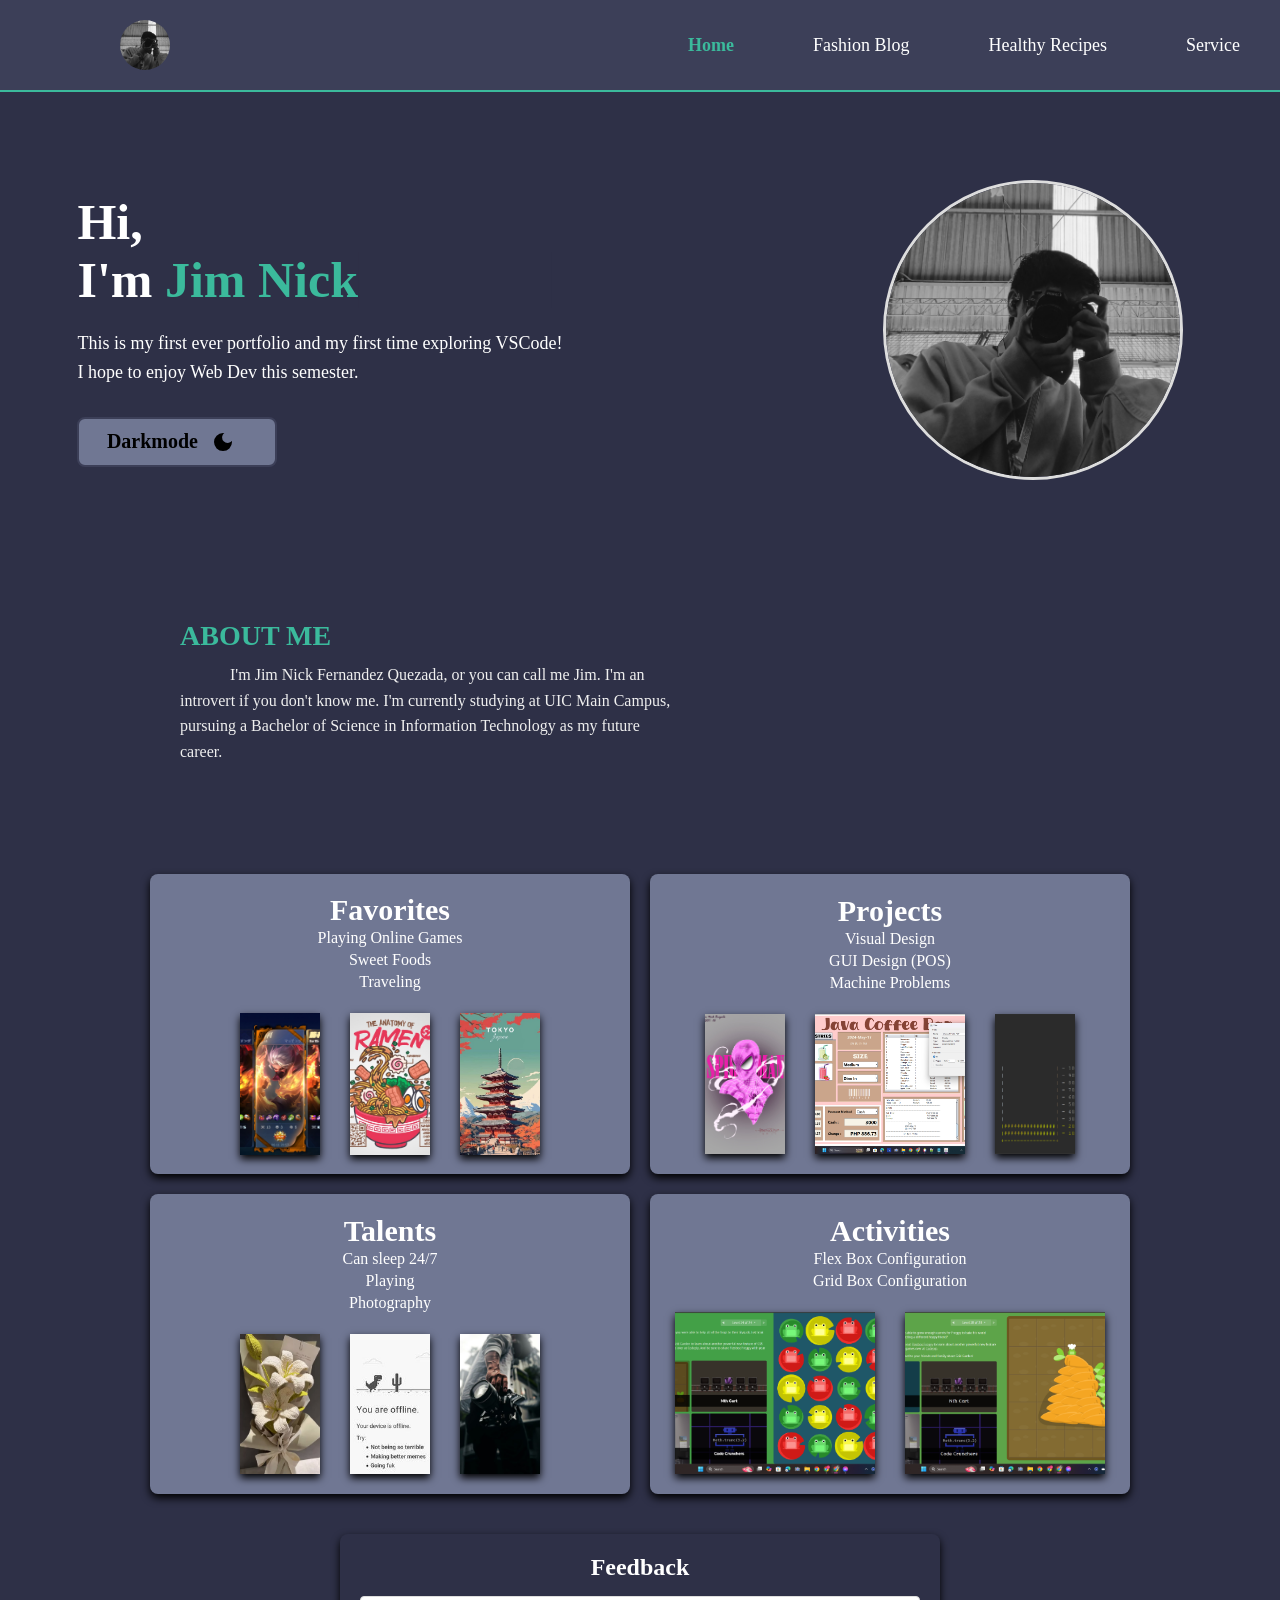
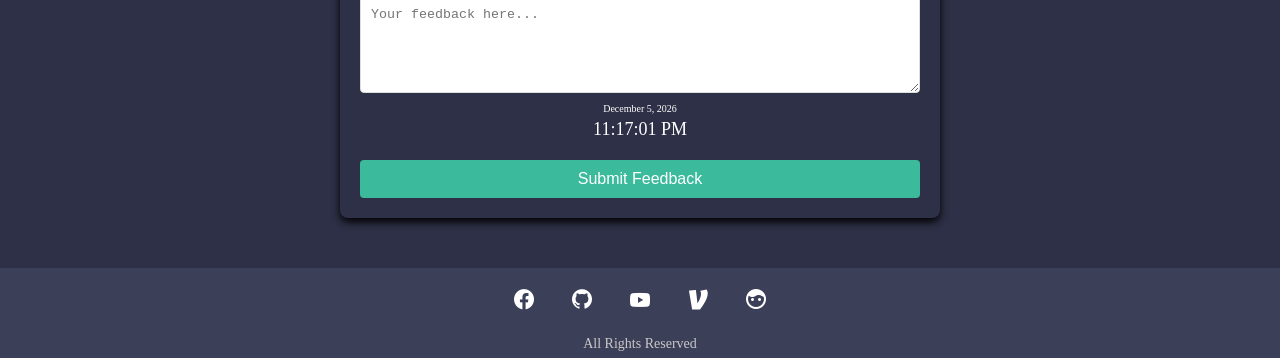
==== index.html @ 56eb4cfd "Add files via upload" ====
<!DOCTYPE html>
<html lang="en">
<head>
    <meta charset="UTF-8">
    <meta http-equiv="X-UA-Compatible" content="IE=edge">
    <meta name="viewport" content="width=device-width, initial-scale=1.0">
    <title>QuezadaPortfolio</title>
    <link rel="stylesheet" href="style.css">
    <link href='https://unpkg.com/boxicons@2.1.1/css/boxicons.min.css' rel='stylesheet'>

</head>
<body>
    
    <header class="header">
        <div class="header-container">
            <div class="logi-icon-container">
                <a href="#" class="logo"> </a>
                <img src="Assests\profile.jpg" alt="" class="logo-icon">
            </div>
            <div class="navbar2">
                <nav class="navbar1">    
                    <a href="#" class="active">Home</a>
                    <a href="anotherLinks/FashionB.html" target="_blank">Fashion Blog</a>
                    <a href="anotherLinks/healthyRecipes.html" target="_blank">Healthy Recipes</a>
                    <a href="#">Service</a>
                </nav>
            </div>
            
        </div>
    </header>

    <section class="section-container">
        <div class="content-container">
            <div class="content1-container">
                <div class="name-container">
                    <h1>Hi,</h1>
                    <h1 class="h1">I'm <span>Jim Nick</span></h1>
                    <p>
                        This is my first ever portfolio and my
                        first time exploring VSCode! <br>
                        I hope to enjoy Web Dev this semester.
                    </p>
                </div>
                
                <div class="lightmode" id="learnMore">
                    <a href="#">
                        
                    Darkmode
                    <button id="mode-container">
                        <svg xmlns="http://www.w3.org/2000/svg" height="24px" viewBox="0 -960 960 960" width="24px" alt="Dark Mode Image" class="darkmode-img" fill="#e8eaed">
                            <path d="M480-120q-150 0-255-105T120-480q0-150 105-255t255-105q14 0 27.5 1t26.5 3q-41 29-65.5 75.5T444-660q0 90 63 153t153 63q55 0 101-24.5t75-65.5q2 13 3 26.5t1 27.5q0 150-105 255T480-120Z"/>
                        </svg>
                        <svg xmlns="http://www.w3.org/2000/svg" height="24px" viewBox="0 -960 960 960" width="24px" fill="#e8eaed" alt="Light Mode Image" class="lightmode-img">
                            <path d="M480-280q-83 0-141.5-58.5T280-480q0-83 58.5-141.5T480-680q83 0 141.5 58.5T680-480q0 83-58.5 141.5T480-280ZM200-440H40v-80h160v80Zm720 0H760v-80h160v80ZM440-760v-160h80v160h-80Zm0 720v-160h80v160h-80ZM256-650l-101-97 57-59 96 100-52 56Zm492 496-97-101 53-55 101 97-57 59Zm-98-550 97-101 59 57-100 96-56-52ZM154-212l101-97 55 53-97 101-59-57Z"/>
                        </svg>
                    </button>
                    </a>
                </div>
            </div>
            <div class="profile">
                <img src="Assests\profile.jpg" alt="">
            </div>
        </div>
    </section>

    <article class="section1">
        <div class="aboutMe">
            <div class="aboutMeContent">
                <div class="aboutMeHeader">
                    ABOUT ME
                </div>
                <div class="aboutMeBody">
                    I'm Jim Nick Fernandez Quezada, or you can call me Jim. 
                    I'm an introvert if you don't know me. 
                    I'm currently studying at UIC Main Campus, pursuing a 
                    Bachelor of Science in Information Technology as my future career.
                </div>
            </div>

            <div class="music-container">
                <iframe style="border-radius:12px" src="https://open.spotify.com/embed/track/12ZYXSzFJUSrFyO1u3Ylqx?utm_source=generator" width="100%" height="152" frameBorder="0" allowfullscreen="" allow="autoplay; clipboard-write; encrypted-media; fullscreen; picture-in-picture" loading="lazy"></iframe>
            </div>
        </div>
    </article>    

    <article class="article-body-container">
        <div class="containt-container">
            <div class="box1-2">
                <div class="favourites" id="favorites">
                    <h2>Favorites</h2>
                        <p>
                            Playing Online Games<br>
                            Sweet Foods<br>
                            Traveling<br>
                        </p>
                    <div class="favorite-container">
                        <img src="Assests\onlinegame.jpg" alt="Favorites Image" class="game-image">
                        <img src="Assests\sweetfood.jpg" alt="Favorites Image" class="food-image">
                        <img src="Assests\traveling.png" alt="Favorites Image" class="travel-image">
    
                    </div>
                    
                </div>
    
                    <div class="project" id="projects"> 
                        <h2>Projects</h2>
                        <p>
                            Visual Design<br>
                            GUI Design (POS)<br>
                            Machine Problems
                        </p>
    
                            <div class="project-container">
                                <img src="Assests\pinkspider.jpg" alt="Spider Image" class="game-image">
                                <img src="Assests\GUI.png" alt="Cafe Image" id="cafe-image">
                                <img src="Assests\java.png" alt="Programming Image" class="travel-image">
                            </div>
                    </div>
    
            </div>

            <div class="box3-4">
                <div class="talent" id="talents">
                    <h2>Talents</h2>
                    <p>
                        Can sleep 24/7 <br>
                        Playing <br>
                        Photography
                    </p>

                    <div class="talent-container">
                        <img src="Assests\lazy.jpg" alt="Favorites Image" class="game-image">
                        <img src="Assests\play.jpg" alt="Favorites Image" class="food-image">
                        <img src="Assests\camera.jpg" alt="Favorites Image" class="travel-image">
                    </div>
                </div>
    
                <div class="activity" id="activities">
                    <h2>Activities</h2>
                    <p>
                        Flex Box Configuration <br>
                        Grid Box Configuration 
                    </p>
    
                    <div class="activity-container">
                        <img src="Assests\flexbox.png" alt="Flexbox Image" id="gridbox-img">
                        <img src="Assests\gridbox.png" alt="Gridbox Image" id="gridbox-img">
                    </div>
                </div>

            </div>
        </div>
    </article>

    

    <div class="feedback-container">
        <h2>Feedback</h2>
        <form action="#" method="post">
            <textarea name="feedback" rows="5" placeholder="Your feedback here..."></textarea>
            <div class="date-container">
                <div id="date"></div>
                <div id="clock"></div>
            </div>
            <button type="submit">Submit Feedback</button>
        </form>
    </div>

    <footer class="footer">
        <a href="https://www.facebook.com/jimmaynahze" class="facebook" target="_blank" alt="Facebook Icon"><i class='bx bxl-facebook-circle' ></i></a>
        <a href="https://github.com/JNQuez27/JNQuez27.github.io" class="github" target="_blank" alt="Github Icon"><i class='bx bxl-github' ></i></i></a>
        <a href="https://www.youtube.com/@jimnickquezada1784" class="youtube" target="_blank" alt="Youtube Icon"><i class='bx bxl-youtube' ></i></a>
        <a href="OliviaWoodrufPortfolio/oliviaVlog.html" class="olivia" target="_blank" alt="Vlog"><i class='bx bxl-venmo'></i></i></a>
        <a href="https://jnquez27.github.io/WD_Quezada.html" class="portfolio" target="_blank" alt="Youtube Icon"><i class='bx bxs-face' ></i></a>
        <p>All Rights Reserved</p>
    </footer>

    <script src="script.js"></script>
</body>
</html>
---- style.css ----
:root {
    --color-bg-primary: rgb(46, 48, 71);
    --color-bg-header-footer: rgb(60, 63, 88);
    --color-bg-secondary: rgb(112, 119, 147);
    --color-text-primary: white;
    --color-text-secondary: rgb(59, 186, 156);
    --color-border: #ddd;
    --color-text-muted: #efefef;
    --color-text-footer: rgb(200, 200, 200);
    --color-black: black;
    --color-facebook-hover: rgb(24, 119, 242);
    --color-youtube-hover: rgb(255, 0, 0);
    --color-portfolio-hover: rgb(255, 0, 195);
    --color-olivia-hover: #BF40BF;
}

.lightmode-img {
        --color-bg-primary: #ffffff; /* Lighter version of rgb(46, 48, 71) */
        --color-bg-header-footer: #f0f0f0; /* Lighter version of rgb(60, 63, 88) */
        --color-bg-secondary: rgb(153, 159, 173); /* Lighter version of rgb(112, 119, 147) */
        --color-text-primary: #333333; /* Slightly transparent white */
        --color-text-secondary: #5ae2bc; /* Lighter version of rgb(59, 186, 156) */
        --color-border: #5ae2bc; /* Lighter border */
        --color-text-muted: #333333; /* Lighter version of #efefef */
        --color-text-footer: #333333; /* Lighter version of rgb(200, 200, 200) */
        --color-black: #323232; /* Lighter version of black */
        --color-facebook-hover: rgb(100, 155, 255); /* Lighter version of rgb(24, 119, 242) */
        --color-youtube-hover: rgb(255, 100, 100); /* Lighter version of rgb(255, 0, 0) */
        --color-github-hover-light: rgb(1, 179, 66);
        --color-portfolio-hover: rgb(255, 100, 230); /* Lighter version of rgb(255, 0, 195) */
        --color-olivia-hover: rgb(255, 100, 255); /* Lighter version of #BF40BF */
}

* {
    margin: 0;
    padding: 0;
    box-sizing: border-box;
}

body {
    background-color: var(--color-bg-primary);
    color: var(--color-text-primary);
    max-width: 1500px;
    max-height: 80px;
    min-width: 430px;
    min-height: 30px;
    display: flex;
            justify-content: center;
            align-items: center;
            flex-direction: column;
    max-height: 2000px;
}

header {
    position: fixed;
    top: 0;
    left: 0;
    width: 100%;
    display: flex;
    z-index: 100;
    overflow: hidden;
    border-bottom: 
        2px solid var(--color-text-secondary);
}

header .header-container {
    padding: 20px;
    background-color: var(--color-bg-header-footer);
    display: flex;
    align-items: center;
    justify-content: space-between;
    transition:    
        background-color 0.3s ease;
    width: 100%;
    min-height: 80px;
}

.logi-icon-container {
    margin-left: 100px;
}

.logo-icon {
    display: flex;
    width: 50px;
    height: 50px;
    border-radius: 50%;
    margin: 0;
}

.navbar2 {
    display: flex;
}

.navbar1 a {
    flex: 0 0 auto;
    font-size: 18px;
    color: var(--color-text-primary);
    text-decoration: none;
    font-weight: 500;
    margin-left: 35px;
    padding: 10px 20px;
    transition: 
        background-color 0.3s ease,
        color 0.3s ease;
    border-radius: 10px;
}

.navbar1 a:hover {
    color: var(--color-text-secondary);
    background-color: var(--color-bg-primary);
}

.navbar1 a.active {
    font-weight: bold;
    color: var(--color-text-secondary);
}

section {
    display: flex;
    justify-content: center;
    align-items: center;
    width: 100%;
    height: 500px; 
    box-sizing: border-box;
    margin-top: 80px;
}

.content-container {
    display: flex;
    height: 80%;
    max-width: 1500px;
    text-align: left;
    gap: 300px;
}

.content1-container {
    display: flex;
    justify-content: center; 
    align-items: left; 
    flex-direction: column;
    width: 100%; 
}

.content1-container h1{
    font-size: 50px;
}

.h1 {
    margin-bottom: 20px;
}

span {
    color: var(--color-text-secondary);
    position: relative;
}

span::before {
    content: '';
    position: absolute;
    top: 0;
    right: 0;
    width: 100%; 
    height: 100%;
    background: var(--color-bg-primary);
    animation: showRight 1s ease forwards;
    animation-delay: 0.4s;
}

.content1-container p {
    font-size: 18px;
    margin-bottom: 30px;
    line-height: 1.6; 
}

.profile {
    display: flex;
    justify-content: center; 
    align-items: center; 
    margin: 80px 20px;
    width: 50%;
}

.profile img {
    width: 300px; 
    height: auto;
    border-radius: 50%; 
    border: 3px solid var(--color-border); 
}

#learnMore {
    display: flex;
    width: 345px;
    height: 50px;
}

#learnMore a {
    position: relative;
    display: inline-flex;
    justify-content: center;
    align-items: center;
    width: 200px;
    height: 100%;
    background: var(--color-bg-secondary);
    border: 2px solid var(--color-bg-header-footer);
    border-radius: 8px;
    font-size: 20px;
    color: var(--color-black);
    text-decoration: none;
    font-weight: 600;
    z-index: 1;
    overflow: hidden;
}

#learnMore a:hover {
    border-color: var(--color-text-primary);
}

#learnMore a::before {
    content: '';
    position: absolute;
    top: 0;
    left: 0;
    width: 0;
    height: 100%;
    background: var(--color-text-secondary);
    transition: 0.5s;
    z-index: -1;
}

#learnMore a:hover::before {
    width: 100%;
}


#mode-container {
    height: 50px;
    width: 50px;
    padding: 0;
    border-radius: 50%;
    background-color: transparent;
    display: flex;
    justify-content: center;
    align-items: center;
    border: none;
    cursor: pointer;
}

#mode-container svg {
    fill: var(--color-black);
}

#mode-container svg:last-child {
    display: none;
}

.lightmode-img #mode-container svg:first-child {
    display: none;
}

.lightmode-img #mode-container svg:last-child {
    display: block;
}

article {
    display: flex;
    justify-content: center;
    align-items: center;
    gap: 20px;
    max-width: 1000px;
    min-width: 500px;
}

article .section1 {
    display: flex;
    flex-direction: column; 
    width: 100%;
    padding: 20px;
}

.section1 .aboutMe {
    display: flex;
    justify-content: space-around;
    gap: 20px;
    padding: 20px;
    width: 100%;
    margin-bottom: 50px;
}

.aboutMeContent {
    display: flex;
    flex-direction: column;
    width: 100%;
    padding: 20px;
}

.music-container {
    width: 80%;
    margin-top: 20px;
}

.aboutMeHeader {
    font-size: 28px; 
    font-weight: bold;
    text-align: left;
    margin-bottom: 10px;
    color: var(--color-text-secondary);
}

.aboutMeBody {
    font-size: 16px;
    line-height: 1.6; 
    text-align: left;
    color: var(--color-text-muted); 
    text-indent: 50px;
}

.article-body-container {
    display: flex;
    width: 100%;
    padding: 20px;
}

.box1-2, 
.box3-4 {
    display: flex;
    justify-content: space-between;
    gap: 20px;
    margin-bottom: 20px;
    width: 100%;
}

.favourites, 
.project, 
.talent,
.activity {
    display: flex;
    flex-direction: column;
    align-items: center;
    justify-content: center;
    text-align: center;
    background-color: var(--color-bg-secondary);
    box-shadow: 0 4px 8px var(--color-black, 0.3);
    padding: 20px;
    border-radius: 8px;
    transition: background-color 0.3s ease;
    width: 480px;
    height: 300px;
}

.favourites:hover, 
.project:hover, 
.talent:hover,
.activity:hover {
    background-color: var(--color-text-secondary);
}

.favourites h2, 
.project h2, 
.talent h2,
.activity h2 {
    font-size: 30px;
    color: var(--color-text-primary);
}

.favourites p, 
.project p, 
.talent p,
.activity p {
    color: var(--color-text-primary);
    line-height: 22px;
    margin-bottom: 20px;
}

.favorite-container, 
.project-container, 
.talent-container,
.activity-container {
    display: flex;
    justify-content: center;
    gap: 30px;
    height: 200px;
}

.favorite-container img, 
.project-container img, 
.talent-container img,
.activity-container img {
    width: 80px;
    height: auto;
    object-fit: cover;
    transition: transform 0.5s ease;
    box-shadow: 0 4px 8px var(--color-black, 0.3);
}

#cafe-image {
    width: 150px;
}

#gridbox-img {
    width: 200px;
}

.favorite-container img:hover, 
.project-container img:hover, 
.talent-container img:hover, 
.activity-container img:hover {
    transform: rotate(3deg);
    box-shadow: 0 8px 16px var(--color-black, 0.5);
}

.feedback-container {
    display: flex;
    flex-direction: column;
    align-items: center;
    justify-content: center;
    padding: 20px;
    width: 600px;
    border-radius: 8px;
    box-shadow: 0 4px 8px var(--color-black, 0.2);  
    margin-bottom: 50px;
}

.feedback-container h2 {
    margin-bottom: 15px;
}

.feedback-container form {
    display: flex;
    flex-direction: column;
    width: 100%;
}

.feedback-container textarea {
    width: 100%;
    padding: 10px;
    border-radius: 4px;
    border: 1px solid var(--color-border);
    margin-bottom: 10px;
    resize: vertical;
}

.feedback-container button {
    padding: 10px 20px;
    border: none;
    border-radius: 4px;
    background-color: var(--color-text-secondary);
    color: var(--color-text-primary);
    cursor: pointer;
    font-size: 16px;
}

.date-container {
    text-align: center;
}

#date {
    font-size: 10px;
}

#clock {
    font-size: 18px;
    margin: 5px 0 20px; 
}

.footer {
    background-color: var(--color-bg-header-footer);
    padding: 20px;
    text-align: center;
    color: var(--color-text-primary);
    width: 100%;
    height: 90px;
}

.footer a {
    text-decoration: none;
    font-size: 24px; 
    margin: 0 15px;
    transition: color 0.3s ease;
}

.footer a i {
    color: var(--color-text-primary);
}

.footer a.facebook:hover i {
    color: var(--color-facebook-hover);
}

.footer a.github:hover i {
    color: var(--color-github-hover-light);
}

.footer a.youtube:hover i {
    color: var(--color-youtube-hover);
}

.footer a.portfolio:hover i {
    color: var(--color-portfolio-hover);
}

.footer a.olivia:hover i {
    color: var(--color-olivia-hover); 
}

.footer p {
    margin-top: 20px;
    font-size: 14px;
    color: var(--color-text-footer);
}

@keyframes showRight {
    from {
        transform: translateX(0); 
    }
    to {
        transform: translateX(100%); 
    }
}

@keyframes moveIn {
    from {
        transform: translateY(10px);
        opacity: 0;
    }
    to {
        transform: translateY(0);
        opacity: 1;
    }
}

@keyframes moveOut {
    from {
        transform: translateY(0);
        opacity: 1;
    }
    to {
        transform: translateY(10px);
        opacity: 0;
    }
}



@media only screen and (max-width: 430px) {
    body {
        width: 430px;
        height: auto;
    }
    
    
    header {
        display: flex;
        flex-wrap: wrap;
        justify-content: space-between;
        width: 100%;
        height: 90px;
    }
    
    header .logi-icon-container {
        margin: 0;
    }
    .logo-icon {
        width: 50px;
        height: 50px;
    }
    
    .navbar1 a{
        font-size: 12px;
        width: 100%;
        
    }
    
    .navbar2 {
        display: flex;
    }

    section.section-container {
        display: flex;
        width: 430px;
        height: auto;
    }

    .content-container {
        display: flex;
        gap: 10px;
        width: 100%;
        height: 100%;
    }

    .content1-container h1 {
        font-size: 30px;
    }

    .content1-container p {
        font-size: 12px;
        line-height: 1.6; 
    }

    .profile img {
        width: 200px;
        height: 200px;
    }
    
    .article-body-container {
        display: flex;
        flex-direction: column;
    }
        
    .article-body-container {
            display: flex;
            width: 100%;
            height: auto;
            flex-direction: column;
            padding: 10px;
        }
    
        .box1-2, 
        .box3-4 {
            flex-direction: column;
            gap: 10px;
            margin-bottom: 10px;
        }
    
        .favourites, 
        .project, 
        .talent, 
        .activity {
            height: auto;
            padding: 15px;
        }

        #favorites {
            margin-top: 300px;
        }

        .favorite-container, 
        .project-container, 
        .talent-container, 
        .activity-container {
            gap: 15px;
            height: auto;
        }
    
        .favorite-container img, 
        .project-container img, 
        .talent-container img, 
        .activity-container img {
            width: 60px;
            height: auto;
        }
    
        #cafe-image {
            width: 100px;
        }
    
        #gridbox-img {
            width: 130px;
        }
    
        .feedback-container {
            width: 300px;
            padding: 10px;
            top: 100px;
        }
    
        .feedback-container h2 {
            font-size: 24px;
        }
    
        .feedback-container textarea {
            width: 100%;
            font-size: 14px;
        }
    
        .date-container {
            display: flex;
            flex-direction: column;
            gap: 5px;
            margin-top: 10px;
        }
    
        #date, #clock {
            font-size: 12px;
        }
    
        .feedback-container button {
            width: 100%;
            padding: 10px;
            font-size: 16px;
        }

}
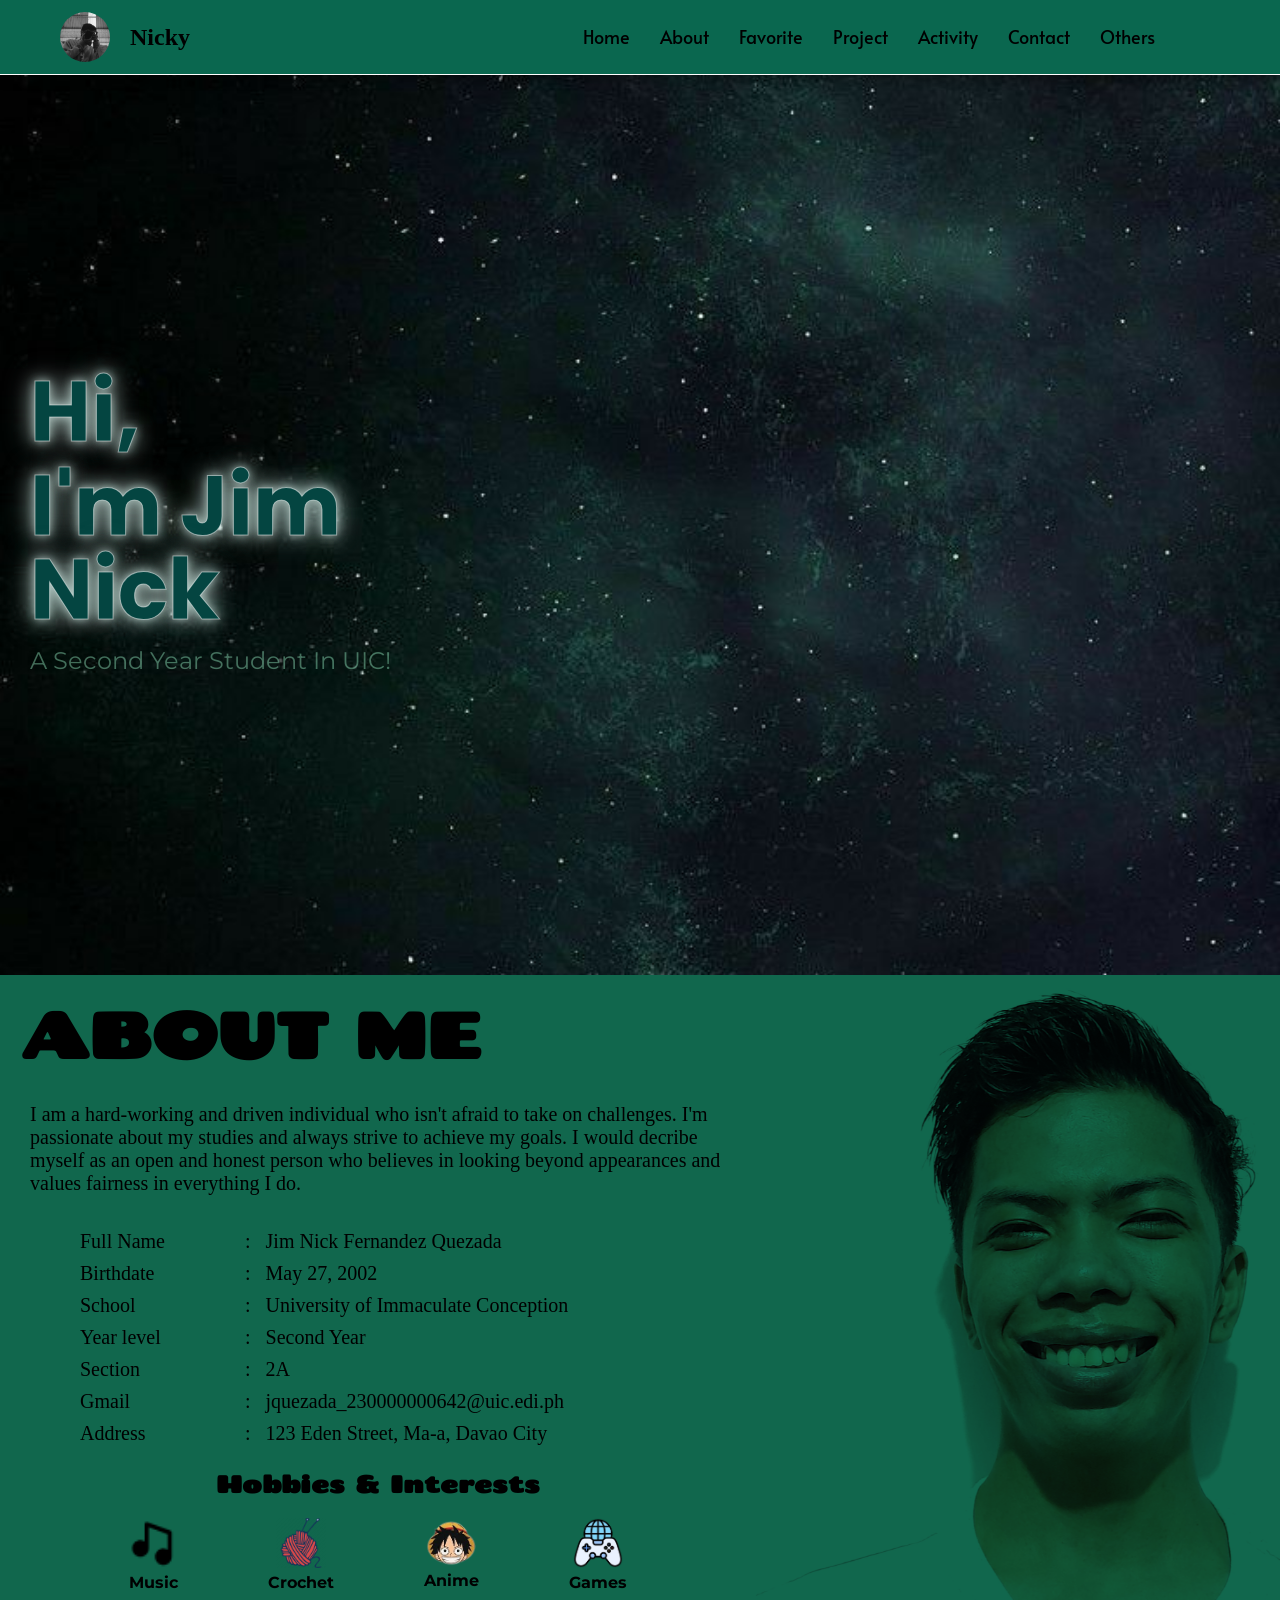
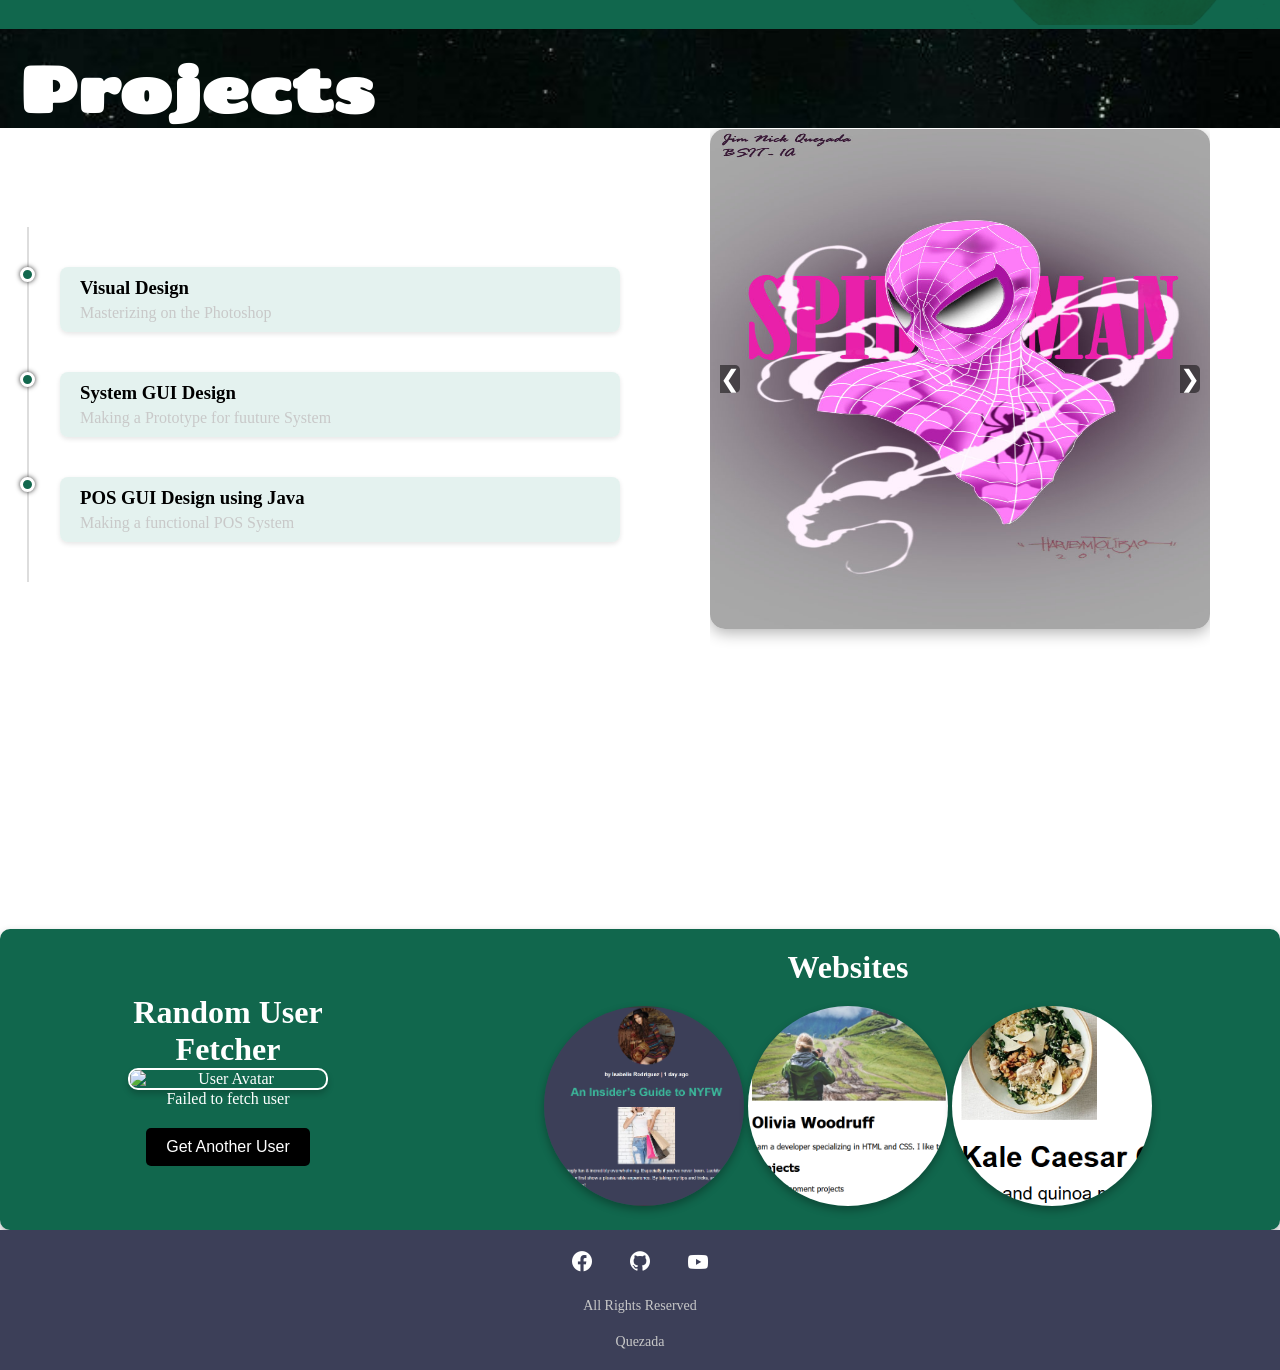
==== commit 3964e9ea: "Add files via upload" ====
--- a/index.html
+++ b/index.html
@@ -1,180 +1,179 @@
 <!DOCTYPE html>
 <html lang="en">
 <head>
-    <meta charset="UTF-8">
-    <meta http-equiv="X-UA-Compatible" content="IE=edge">
-    <meta name="viewport" content="width=device-width, initial-scale=1.0">
-    <title>QuezadaPortfolio</title>
-    <link rel="stylesheet" href="style.css">
-    <link href='https://unpkg.com/boxicons@2.1.1/css/boxicons.min.css' rel='stylesheet'>
-
+  <meta charset="UTF-8">
+  <meta name="viewport" content="width=device-width, initial-scale=1.0">
+  <link href='https://unpkg.com/boxicons@2.1.1/css/boxicons.min.css' rel='stylesheet'>
+  <link rel="stylesheet" href="Style/style.css">
+  <title>Document</title>
 </head>
 <body>
+  <nav class="navbar-container">
+      <div class="logo">
+        <img src="Assests/profile.jpg" alt="logo">
+        <h2>Nicky</h2>
+      </div>
+
+      <div class="navigator">
+
+        <input type="checkbox" class="toggle-menu">
+        <div class="hamburger"></div>
+
+      <ul class="menu">
+        <li><a href="">Home</a></li>
+        <li><a href="">About</a></li>
+        <li><a href="">Favorite</a></li>
+        <li><a href="">Project</a></li>
+        <li><a href="">Activity</a></li>
+        <li><a href="">Contact</a></li>
+        <li><a href="">Others</a></li>
+      </ul>
+    </div>
+  </nav>
+
+  <main>
+    <div class="container1">
     
-    <header class="header">
-        <div class="header-container">
-            <div class="logi-icon-container">
-                <a href="#" class="logo"> </a>
-                <img src="Assests\profile.jpg" alt="" class="logo-icon">
-            </div>
-            <div class="navbar2">
-                <nav class="navbar1">    
-                    <a href="#" class="active">Home</a>
-                    <a href="anotherLinks/FashionB.html" target="_blank">Fashion Blog</a>
-                    <a href="anotherLinks/healthyRecipes.html" target="_blank">Healthy Recipes</a>
-                    <a href="#">Service</a>
-                </nav>
-            </div>
-            
+      <div class="name-container">
+      <h1>Hi,</h1>
+        <h1 class="h1">I'm <span>Jim Nick</span></h1>
+        <p>
+            A Second Year Student In UIC!
+        </p>
         </div>
-    </header>
+      <img src="Assests/profile1.png" alt="">
+    </div>
 
-    <section class="section-container">
-        <div class="content-container">
-            <div class="content1-container">
-                <div class="name-container">
-                    <h1>Hi,</h1>
-                    <h1 class="h1">I'm <span>Jim Nick</span></h1>
-                    <p>
-                        This is my first ever portfolio and my
-                        first time exploring VSCode! <br>
-                        I hope to enjoy Web Dev this semester.
-                    </p>
-                </div>
-                
-                <div class="lightmode" id="learnMore">
-                    <a href="#">
-                        
-                    Darkmode
-                    <button id="mode-container">
-                        <svg xmlns="http://www.w3.org/2000/svg" height="24px" viewBox="0 -960 960 960" width="24px" alt="Dark Mode Image" class="darkmode-img" fill="#e8eaed">
-                            <path d="M480-120q-150 0-255-105T120-480q0-150 105-255t255-105q14 0 27.5 1t26.5 3q-41 29-65.5 75.5T444-660q0 90 63 153t153 63q55 0 101-24.5t75-65.5q2 13 3 26.5t1 27.5q0 150-105 255T480-120Z"/>
-                        </svg>
-                        <svg xmlns="http://www.w3.org/2000/svg" height="24px" viewBox="0 -960 960 960" width="24px" fill="#e8eaed" alt="Light Mode Image" class="lightmode-img">
-                            <path d="M480-280q-83 0-141.5-58.5T280-480q0-83 58.5-141.5T480-680q83 0 141.5 58.5T680-480q0 83-58.5 141.5T480-280ZM200-440H40v-80h160v80Zm720 0H760v-80h160v80ZM440-760v-160h80v160h-80Zm0 720v-160h80v160h-80ZM256-650l-101-97 57-59 96 100-52 56Zm492 496-97-101 53-55 101 97-57 59Zm-98-550 97-101 59 57-100 96-56-52ZM154-212l101-97 55 53-97 101-59-57Z"/>
-                        </svg>
-                    </button>
-                    </a>
-                </div>
-            </div>
-            <div class="profile">
-                <img src="Assests\profile.jpg" alt="">
+    <div class="container2">
+      <div class="aboutMeHeader">
+        <h1>ABOUT ME</h1>
+      
+      <div class="aboutMeBody">
+        <p>
+          I am a hard-working and driven individual who isn't afraid to take on challenges. 
+          I'm passionate about my studies and always strive to achieve my goals.
+          I would decribe myself as an open and honest person who believes in looking beyond appearances and values fairness in everything I do.
+        </p>
+      </div>
+        
+        <div class="list-container">
+          <div class="list1">
+            <li>Full Name</li>
+            <li>Birthdate</li>
+            <li>School</li>
+            <li>Year level</li>
+            <li>Section</li>
+            <li>Gmail</li>
+            <li>Address</li>
+          </div>
+          <div class="list2">
+            <li>:&ensp; Jim Nick Fernandez Quezada</li>
+            <li>:&ensp; May 27, 2002</li>
+            <li>:&ensp; University of Immaculate Conception</li>
+            <li>:&ensp; Second Year</li>
+            <li>:&ensp; 2A</li>
+            <li>:&ensp; jquezada_230000000642@uic.edi.ph</li>
+            <li>:&ensp; 123 Eden Street, Ma-a, Davao City</li>
+          </div>
+        </div>
+        <div class="hobbies-container">
+          <h3>Hobbies & Interests</h1>
+            <div class="hobbies"> 
+              <div class="div1">
+                <img src="Assests/music-solid-24.png" alt="Classical Music">
+                <h5>Music</h5>
+              </div>
+              <div class="div2">
+                <img src="Assests/yarn-512.png" alt="Knitting Yarn">
+                <h5>Crochet</h5>
+              </div>
+              <div class="div3">
+                <img src="Assests/luffy.png" alt="Anime Icon">
+                <h5>Anime</h5>
+              </div>
+              <div class="div4">
+                <img src="Assests/onlineG.png" alt="Online Icon">
+                <h5>Games</h5>
+              </div>
             </div>
         </div>
-    </section>
-
-    <article class="section1">
-        <div class="aboutMe">
-            <div class="aboutMeContent">
-                <div class="aboutMeHeader">
-                    ABOUT ME
-                </div>
-                <div class="aboutMeBody">
-                    I'm Jim Nick Fernandez Quezada, or you can call me Jim. 
-                    I'm an introvert if you don't know me. 
-                    I'm currently studying at UIC Main Campus, pursuing a 
-                    Bachelor of Science in Information Technology as my future career.
-                </div>
-            </div>
-
-            <div class="music-container">
-                <iframe style="border-radius:12px" src="https://open.spotify.com/embed/track/12ZYXSzFJUSrFyO1u3Ylqx?utm_source=generator" width="100%" height="152" frameBorder="0" allowfullscreen="" allow="autoplay; clipboard-write; encrypted-media; fullscreen; picture-in-picture" loading="lazy"></iframe>
-            </div>
-        </div>
-    </article>    
-
-    <article class="article-body-container">
-        <div class="containt-container">
-            <div class="box1-2">
-                <div class="favourites" id="favorites">
-                    <h2>Favorites</h2>
-                        <p>
-                            Playing Online Games<br>
-                            Sweet Foods<br>
-                            Traveling<br>
-                        </p>
-                    <div class="favorite-container">
-                        <img src="Assests\onlinegame.jpg" alt="Favorites Image" class="game-image">
-                        <img src="Assests\sweetfood.jpg" alt="Favorites Image" class="food-image">
-                        <img src="Assests\traveling.png" alt="Favorites Image" class="travel-image">
-    
-                    </div>
-                    
-                </div>
-    
-                    <div class="project" id="projects"> 
-                        <h2>Projects</h2>
-                        <p>
-                            Visual Design<br>
-                            GUI Design (POS)<br>
-                            Machine Problems
-                        </p>
-    
-                            <div class="project-container">
-                                <img src="Assests\pinkspider.jpg" alt="Spider Image" class="game-image">
-                                <img src="Assests\GUI.png" alt="Cafe Image" id="cafe-image">
-                                <img src="Assests\java.png" alt="Programming Image" class="travel-image">
-                            </div>
-                    </div>
-    
-            </div>
-
-            <div class="box3-4">
-                <div class="talent" id="talents">
-                    <h2>Talents</h2>
-                    <p>
-                        Can sleep 24/7 <br>
-                        Playing <br>
-                        Photography
-                    </p>
-
-                    <div class="talent-container">
-                        <img src="Assests\lazy.jpg" alt="Favorites Image" class="game-image">
-                        <img src="Assests\play.jpg" alt="Favorites Image" class="food-image">
-                        <img src="Assests\camera.jpg" alt="Favorites Image" class="travel-image">
-                    </div>
-                </div>
-    
-                <div class="activity" id="activities">
-                    <h2>Activities</h2>
-                    <p>
-                        Flex Box Configuration <br>
-                        Grid Box Configuration 
-                    </p>
-    
-                    <div class="activity-container">
-                        <img src="Assests\flexbox.png" alt="Flexbox Image" id="gridbox-img">
-                        <img src="Assests\gridbox.png" alt="Gridbox Image" id="gridbox-img">
-                    </div>
-                </div>
-
-            </div>
-        </div>
-    </article>
-
-    
-
-    <div class="feedback-container">
-        <h2>Feedback</h2>
-        <form action="#" method="post">
-            <textarea name="feedback" rows="5" placeholder="Your feedback here..."></textarea>
-            <div class="date-container">
-                <div id="date"></div>
-                <div id="clock"></div>
-            </div>
-            <button type="submit">Submit Feedback</button>
-        </form>
+        
+      </div>
+      <div class="logo2">
+        <img src="Assests/profile2.jpg" alt="Clear Profile">
+      </div>
     </div>
 
-    <footer class="footer">
-        <a href="https://www.facebook.com/jimmaynahze" class="facebook" target="_blank" alt="Facebook Icon"><i class='bx bxl-facebook-circle' ></i></a>
-        <a href="https://github.com/JNQuez27/JNQuez27.github.io" class="github" target="_blank" alt="Github Icon"><i class='bx bxl-github' ></i></i></a>
-        <a href="https://www.youtube.com/@jimnickquezada1784" class="youtube" target="_blank" alt="Youtube Icon"><i class='bx bxl-youtube' ></i></a>
-        <a href="OliviaWoodrufPortfolio/oliviaVlog.html" class="olivia" target="_blank" alt="Vlog"><i class='bx bxl-venmo'></i></i></a>
-        <a href="https://jnquez27.github.io/WD_Quezada.html" class="portfolio" target="_blank" alt="Youtube Icon"><i class='bx bxs-face' ></i></a>
-        <p>All Rights Reserved</p>
-    </footer>
+    <div class="container3">
+      <div class="aboutMeHeader1">
+        <h1>Projects</h1>
+        <div class="timeline">
+          <div class="timeline-item">
+            <div class="timeline-dot"></div>
+            <div class="timeline-content">
+              <h3>Visual Design</h3>
+              <p>Masterizing on the Photoshop</p>
+            </div>
+          </div>
+          <div class="timeline-item">
+            <div class="timeline-dot"></div>
+            <div class="timeline-content">
+              <h3>System GUI Design</h3>
+              <p>Making a Prototype for fuuture System</p>
+            </div>
+          </div>
+          <div class="timeline-item">
+            <div class="timeline-dot"></div>
+            <div class="timeline-content">
+              <h3>POS GUI Design using Java</h3>
+              <p>Making a functional POS System</p>
+            </div>
+          </div>
+        </div>
+      </div>
+      <div class="project-img-container">
+          <!-- First Box: Image img -->
+          <div class="img-container">
+            <div class="img-content">
+              <div class="img-item active"><img src="Assests/pinkspider.jpg"></div>
+              <div class="img-item"><img src="Assests/medifind.png" alt=""></div>
+              <div class="img-item"><img src="Assests/GUI.png" alt=""></div>
+              <div class="img-item"><img src="Assests/pathguide.png" alt=""></div>
+            </div>
+            <button class="img-display prev" onclick="prevSlide()">&#10094;</button>
+            <button class="img-display next" onclick="nextSlide()">&#10095;</button>
+          </div>
+      </div>
+      
+    </div>
 
-    <script src="script.js"></script>
+    <div class="container4">
+        <div class="image-container">
+          <h1>Random User Fetcher</h1>
+          <img id="userAvatar" src="" alt="User Avatar" width="100" />
+          <p id="userName">Loading...</p>
+        <button class="btn" onclick="fetchRandomUser()">Get Another User</button>
+        </div>
+        <div class="web-img">
+          <h1>Websites</h1>
+          <div class="web">
+            <img src="Assests/nyfw.png" alt="">
+            <img src="Assests/olivia.png" alt="">
+            <img src="Assests/kale.png" alt="">
+          </div>
+        </div>
+        
+    </div>
+  </main>
+
+  <footer class="footer">
+    <a href="https://www.facebook.com/jimmaynahze" class="facebook" target="_blank" alt="Facebook Icon"><i class='bx bxl-facebook-circle' ></i></a>
+    <a href="https://github.com/JNQuez27/JNQuez27.github.io" class="github" target="_blank" alt="Github Icon"><i class='bx bxl-github' ></i></i></a>
+    <a href="https://www.youtube.com/@jimnickquezada1784" class="youtube" target="_blank" alt="Youtube Icon"><i class='bx bxl-youtube' ></i></a>
+    <p>All Rights Reserved</p>
+    <p>Quezada</p>
+  </footer>
+
+<script src="Script/script.js"></script>
 </body>
 </html>
--- a/Style/style.css
+++ b/Style/style.css
@@ -0,0 +1,685 @@
+@import url('https://fonts.googleapis.com/css2?family=Alata&family=Anton&family=Chango&family=Montserrat:ital,wght@0,100..900;1,100..900&family=Poppins:ital,wght@0,100;0,200;0,300;0,400;0,500;0,600;0,700;0,800;0,900;1,100;1,200;1,300;1,400;1,500;1,600;1,700;1,800;1,900&display=swap');
+
+
+
+* {
+    padding: 0;
+    margin: 0;
+    box-sizing: border-box;
+}
+
+body {
+    min-height: 100vh;
+    display: grid;
+    grid-template-columns: 260px 1fr;
+    grid-template-rows: auto 1fr auto;
+    grid-template-areas: 
+        "navbar navbar"
+        "main main"
+        "footer footer";
+}
+
+nav {
+    grid-area: navbar;
+    top: 0;
+    position: sticky;
+    padding: 10px;
+    height: 75px; 
+    border-bottom: 0.5px solid #ffffff;
+    box-shadow: 1px 5px 10px rgba(0, 0, 0, 0.3); 
+    background-color: rgba(10,103,79);
+    z-index: 10;
+}
+
+.navbar-container {
+    display: flex;
+    justify-content: space-between;
+    align-items: center;
+}
+
+.logo{
+    display: flex;
+    gap: 20px;
+    align-items: center;
+    margin-left: 50px;
+}
+.logo img {
+    width: 50px;
+    height: 50px;
+    border-radius: 50%;
+}
+
+.logo h2{
+    cursor: default;
+}
+
+.navigator {
+    display: flex;
+    align-items: center;
+    margin-right: 100px;
+}
+
+.menu {
+    display: flex;
+    justify-content: center;
+    flex-direction: row;
+    align-items: center;
+    z-index: 1;
+    transition: 0.5s;
+}
+
+.menu li {
+    list-style-type: none;
+    font-family: 'Alata', Courier, monospace;
+}
+
+.menu li a {
+    color: #000000;
+    text-decoration: none;
+    display: block;
+    padding: 28px 15px;
+    font-size: 18px;
+    line-height: 1;
+    transition: 0.3s;
+}
+
+.menu li a:hover {
+    box-shadow: 0 -5px 0 rgb(255, 255, 255) inset,
+    500px 0 0 rgba(201, 200, 200, 0.3) inset;
+    padding: 23px 15px 35px 15px;
+}
+
+.hamburger {
+    position: relative;
+    width: 30px;
+    height: 4px;
+    background: rgb(10, 8, 8);
+    border-radius: 10px;
+    z-index: 2;
+    transition: 0.3s;
+}
+
+.hamburger::before,
+.hamburger::after {
+    content: "";
+    position: absolute;
+    height: 4px;
+    right: 0;
+    background: rgb(10, 8, 8);
+    border-radius: 10px;
+    transition: 0.3s;
+}
+
+.hamburger::before {
+    top: -10px;
+    width: 20px;
+}
+.hamburger::after {
+    top: 10px;
+    width: 25px;
+}
+
+.toggle-menu {
+    position: absolute;
+    width: 30px;
+    height: 100%;
+    z-index: 3;
+    cursor: pointer;
+    opacity: 0;
+}
+
+.hamburger,
+.toggle-menu {
+    display: none;
+}
+
+.navigator input:checked ~ .hamburger {
+    background: transparent;
+}
+
+.navigator input:checked ~ .hamburger::before {
+    top: 0;
+    transform: rotate(-45deg);
+    width: 30px;
+}
+
+.navigator input:checked ~ .hamburger::after {
+    top: 0;
+    transform: rotate(45deg);
+    width: 30px;
+}
+
+
+
+
+
+main {
+    grid-area: main;
+    overflow: hidden;
+}
+
+.container1 {
+    background-image: url(../Assests/Galaxy.jpeg) ;
+    background-size: cover;
+    background-position: center; 
+    background-repeat: no-repeat;
+    background-attachment: fixed;
+    height: 100vh;
+    display: flex;
+    justify-content: center;
+    align-items: center;
+    gap: 200px;
+    font-family: 'Montserrat', sans-serif;
+}
+
+.name-container {
+    padding: 30px;
+    transition: 0.3s;
+}
+
+.name-container h1 {
+    font-family: 'Poppins', sans-serif;
+    line-height: 1;
+    margin-bottom: 10px;
+    font-size: 84px;
+    -webkit-text-stroke: 1px rgb(252, 252, 252, 0.5);
+    color: 	rgba(4,69,65);
+    text-shadow: 0 0 10px 
+        rgba(202, 230, 223, 0.7), 
+        0 0 20px rgba(202, 230, 223, 0.6), 
+        0 0 30px rgba(202, 230, 223, 0.5); 
+}
+.name-container p {
+    color: rgba(163, 255, 209, 0.4);
+    line-height: 1.6;
+    font-size: 24px;
+}
+
+.container1 img {
+    width: 620px;
+    transition: 0.3s;
+    border-radius: 5%;
+}
+
+
+
+
+
+.container2 {
+    background-color: rgb(17, 103, 77);
+    height: auto;
+    display: flex;
+    flex-direction: row;
+    width: 100%;
+    overflow: hidden;
+}
+
+.aboutMeHeader h1 {
+    color: #000;
+    font-size: 64px;
+    font-family: 'Chango', sans-serif;
+    margin: 20px 0 10px 20px;
+}
+
+.aboutMeBody {
+    display: flex;
+    flex-direction: column;
+    font-size: 20px;
+    padding: 20px 30px;
+}
+
+.logo2 img{   
+    display: run-in;
+    margin-top: 10px;
+    width: 640px;
+    mix-blend-mode: multiply;
+}
+
+.list1 li,
+.list2 li {
+    font-size: 20px;
+    list-style: none;
+}
+
+.list-container {
+    display: flex;
+    gap: 80px;
+    margin: 10px 0 20px 80px;
+    line-height: 1.6;
+}
+
+.hobbies-container {
+    width: 20cm;
+    display: flex;
+    flex-direction: column;
+    align-items: center;
+}
+
+.hobbies-container h3 {
+    font-size: 24px;
+    font-family: 'Chango', sans-serif;
+    margin-bottom: 20px;
+}
+
+.hobbies {
+    display: flex;
+    align-items: center;
+    justify-content: center;
+    gap: 80px;
+}
+
+.div1, .div2, .div3, .div4 {
+    display: flex;
+    justify-content: center;
+    align-items: center;
+    flex-direction: column;
+}
+
+.div1 h5, .div2 h5, .div3 h5, .div4 h5 {
+    padding: 5px;
+    font-size: 16px;
+    text-align: center;
+    font-family: 'Montserrat', sans-serif;
+}
+
+.div1 img,
+.div2 img,
+.div3 img,
+.div4 img {
+    width: 50px;
+}
+
+.container3 {
+    background-image: url(../Assests/Galaxy.jpeg) ;
+    background-size: cover;
+    background-position: center; 
+    background-repeat: no-repeat;
+    background-attachment: fixed;
+    height: 100vh;
+    display: flex;
+    flex-direction: row;
+    width: 100%;
+}
+
+.aboutMeHeader1 h1 {
+    color: #ffffff;
+    font-size: 64px;
+    font-family: 'Chango', sans-serif;
+    margin: 20px 0 100px 20px;
+}
+
+.timeline {
+    position: relative;
+    margin: 50px 20px;
+    padding: 20px 0;
+    width: 600px;
+  }
+  
+  .timeline-item {
+    position: relative;
+    padding: 20px 0;
+  }
+  
+  .timeline-dot {
+    position: absolute;
+    left: 0;
+    top: 20px;
+    width: 15px;
+    height: 15px;
+    background-color: rgb(17, 103, 77);
+    border-radius: 50%;
+    border: 3px solid white;
+    box-shadow: 0 0 5px rgba(0, 0, 0, 0.8);
+  }
+  
+  .timeline-content {
+    margin-left: 40px;
+    padding: 10px 20px;
+    background-color: rgba(202,230,223, 0.5);
+    border-radius: 8px;
+    box-shadow: 0 2px 5px rgba(0, 0, 0, 0.1);
+  }
+  
+  .timeline-content h3 {
+    margin: 0;
+    color: #000000;
+  }
+  
+  .timeline-content p {
+    margin: 5px 0 0;
+    color: #c9c9c9;
+  }
+  
+  .timeline::before {
+    content: '';
+    position: absolute;
+    left: 7px;
+    top: 0;
+    bottom: 0;
+    width: 2px;
+    background-color: #ddd;
+  }
+
+.project-img-container{
+    position: relative; 
+    display: flex;
+    margin: 100px auto;
+    flex-direction: column;
+    align-items: center;
+    text-align: center;
+    min-height: 100vh;
+    overflow: hidden;
+    color: blue ;
+}
+
+.img-container {
+    display: flex;
+    flex-direction: column; 
+    justify-content: center;
+    align-items: center; 
+    width: 90%;
+    max-width: 1400px; 
+    gap: 1.5rem;
+    flex-wrap: wrap;
+}
+
+.img-container {
+    position: relative;
+    width: 500px; /* Reduced width */
+    height: 500px; /* Reduced height */
+    border-radius: 15px;
+    overflow: hidden;
+    box-shadow: 0 4px 15px rgba(0, 0, 0, 0.3);
+    margin: 0 auto;
+}
+
+.img-item img {
+    width: 500px; /* Reduced width */
+    height: 500px; /* Reduced height */
+}
+
+.img-content {
+    display: flex;
+    transition: transform 0.5s ease-in-out;
+}
+
+.img-item {
+    flex: 1 0 100%;
+    background-size: cover;
+    background-position: center;
+    height: 100%;
+    display: flex;
+    width: 100%;
+    height: 100%;
+}
+
+.img-display {
+    position: absolute;
+    top: 50%;
+    transform: translateY(-50%);
+    background-color: rgba(0, 0, 0, 0.5);
+    color: white;
+    border: none;
+    font-size: 1.5rem;
+    cursor: pointer;
+    z-index: 10;
+    user-select: none;
+}
+
+.img-display.prev {
+    left: 10px;
+    border-radius: 0 5px 5px 0;
+}
+.img-display.next {
+    right: 10px;
+    border-radius: 0 5px 5px 0;
+}
+
+.img-display:hover {
+    background-color: rgba(0, 0, 0, 0.7);
+}
+
+.container4 {
+    text-align: center;
+    color: white;
+    padding: 20px;
+    border-radius: 10px;
+    box-shadow: 0 4px 8px rgba(0, 0, 0, 0.3);
+    display: flex;
+    justify-content: space-around;
+    align-items: center;
+    background-color: rgb(17, 103, 77);
+}
+
+.image-container {
+    display: flex;
+    flex-direction: column;
+    align-items: center;
+    width: 200px;
+}
+.image-container img {
+    width: 100%;
+    height: auto;
+    border-radius: 10px;
+    border: 2px solid white;
+    box-shadow: 0 4px 6px rgba(0, 0, 0, 0.2);
+}
+
+/* Button Styling */
+.btn {
+    display: inline-block;
+    margin-top: 20px;
+    padding: 10px 20px;
+    background-color: black;
+    color: white;
+    font-size: 16px;
+    border-radius: 5px;
+    border: none;
+    cursor: pointer;
+    transition: background-color 0.3s ease;
+}
+
+.btn:hover {
+    background-color: rgb(17, 103, 77);
+    color: black;
+}
+
+/* Credit Styling */
+.credit {
+    margin-top: 10px;
+    font-size: 14px;
+    color: white;
+}
+
+.credit a {
+    color: white;
+    text-decoration: none;
+    font-weight: bold;
+    transition: color 0.3s ease;
+}
+
+.credit a:hover {
+    color: black;
+    text-decoration: underline;
+}
+
+.web-img {
+    display: flex;
+    justify-content: space-around;
+    align-items: center;
+    flex-direction: column;
+}
+
+.web-img img {
+    margin-top: 20px;
+    width: 200px;
+    border-radius: 50%;
+    box-shadow: 0 4px 8px rgba(0, 0, 0, 0.3);
+}
+
+footer {
+    grid-area: footer;
+    background-color: rgb(60, 63, 88);
+    padding: 20px;
+    text-align: center;
+    color: white;
+}
+
+.footer a {
+    text-decoration: none;
+    font-size: 24px; 
+    margin: 0 15px;
+    transition: color 0.3s ease;
+}
+
+.footer a i {
+    color: white;
+}
+
+.footer a.facebook:hover i {
+    color: rgb(24, 119, 242);
+}
+
+.footer a.github:hover i {
+    color: rgb(1, 179, 66);
+}
+
+.footer a.youtube:hover i {
+    color: rgb(255, 100, 100);
+}
+
+.footer a.portfolio:hover i {
+    color: rgb(255, 100, 230);
+}
+
+.footer p {
+    margin-top: 20px;
+    font-size: 14px;
+    color: rgb(200, 200, 200);
+}
+
+
+
+
+
+@media screen and (max-width: 1024px){
+    .hamburger,
+    .toggle-menu {
+        display: block;
+    }
+
+    .navigator input:checked ~ .menu {
+        right: 0;
+        box-shadow: -20px 0 40px rgba(63, 63, 63, 0.3);
+    }
+
+    .navbar-container {
+        padding: 10px 20px;
+    }
+    .navigator {
+        margin-right: 0;
+    }
+    .menu {
+        justify-content: start;
+        flex-direction: column;
+        align-items: center;
+        position: fixed;
+        top: 0;
+        right: -300px;
+        background: #c1c1c1;
+        width: 300px;
+        height: 100%;
+        padding-top: 65px;
+        margin-right: 0;
+    }
+    .menu li {
+        width: 100%;
+    }
+    .menu li a {
+        padding: 30px;
+        font-size: 24px;
+    }
+
+
+    .container1 {
+        height: auto;
+        display: flex;
+        flex-direction: column;
+        justify-content: start;
+        gap: 0;
+    }
+
+    .name-container {
+        padding: 30px 5px 10px 5px;
+    }
+
+    .name-container h1 {
+        font-size: 50px;
+    }
+
+    .name-container p {
+        font-size: 18;
+    }
+
+    .container1 img {
+        width: 345px;
+        border-radius: 30%;
+        margin: 5px;
+        transition: 0.3s;
+    }
+
+    .hobbies-container {
+        width: 100%;
+    }
+    .hobbies {
+        display: flex;
+        gap: 10px;
+    }
+
+    
+    .aboutMeHeader h1{
+        margin: 10px;
+    }
+
+    .aboutMeBody {
+        padding: 10px;
+    }
+
+    .list-container {
+        margin: 10px;
+        gap: 15px;
+    }
+
+    .list1 li,
+    .list2 li {
+    font-size: 16px;
+}
+    .container2 {
+        display: flex;
+        flex-direction: column;
+        justify-content: center;
+    }
+
+    .logo2 img {
+        display: none;
+    }
+
+    .aboutMeHeader h1 {
+        font-size: 34px;
+    }
+
+
+    .container3 {
+        display: flex;
+        flex-direction: column;
+    }
+
+    .aboutMeHeader1 h1 {
+        font-size: 34px;
+        margin-bottom: 10px;
+    }
+
+    .project-img-container {
+        margin: 0;
+    }
+}
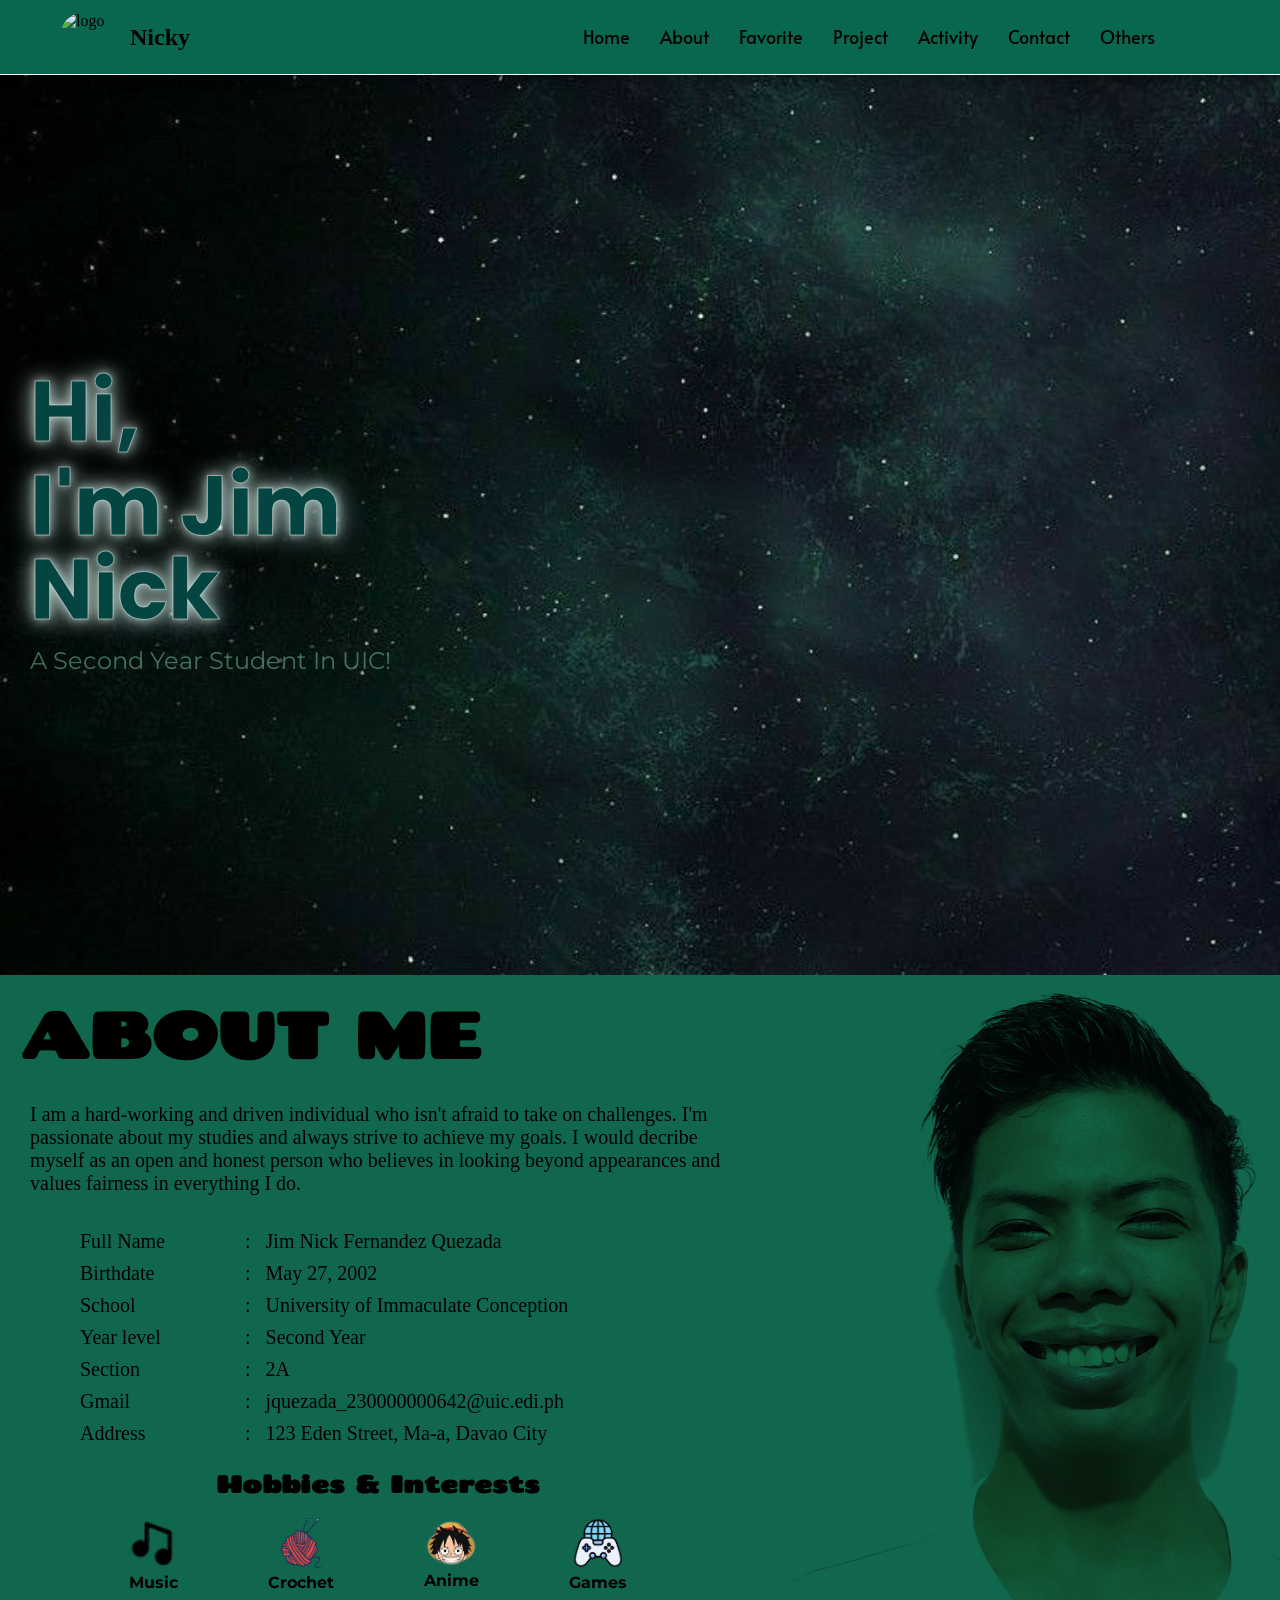
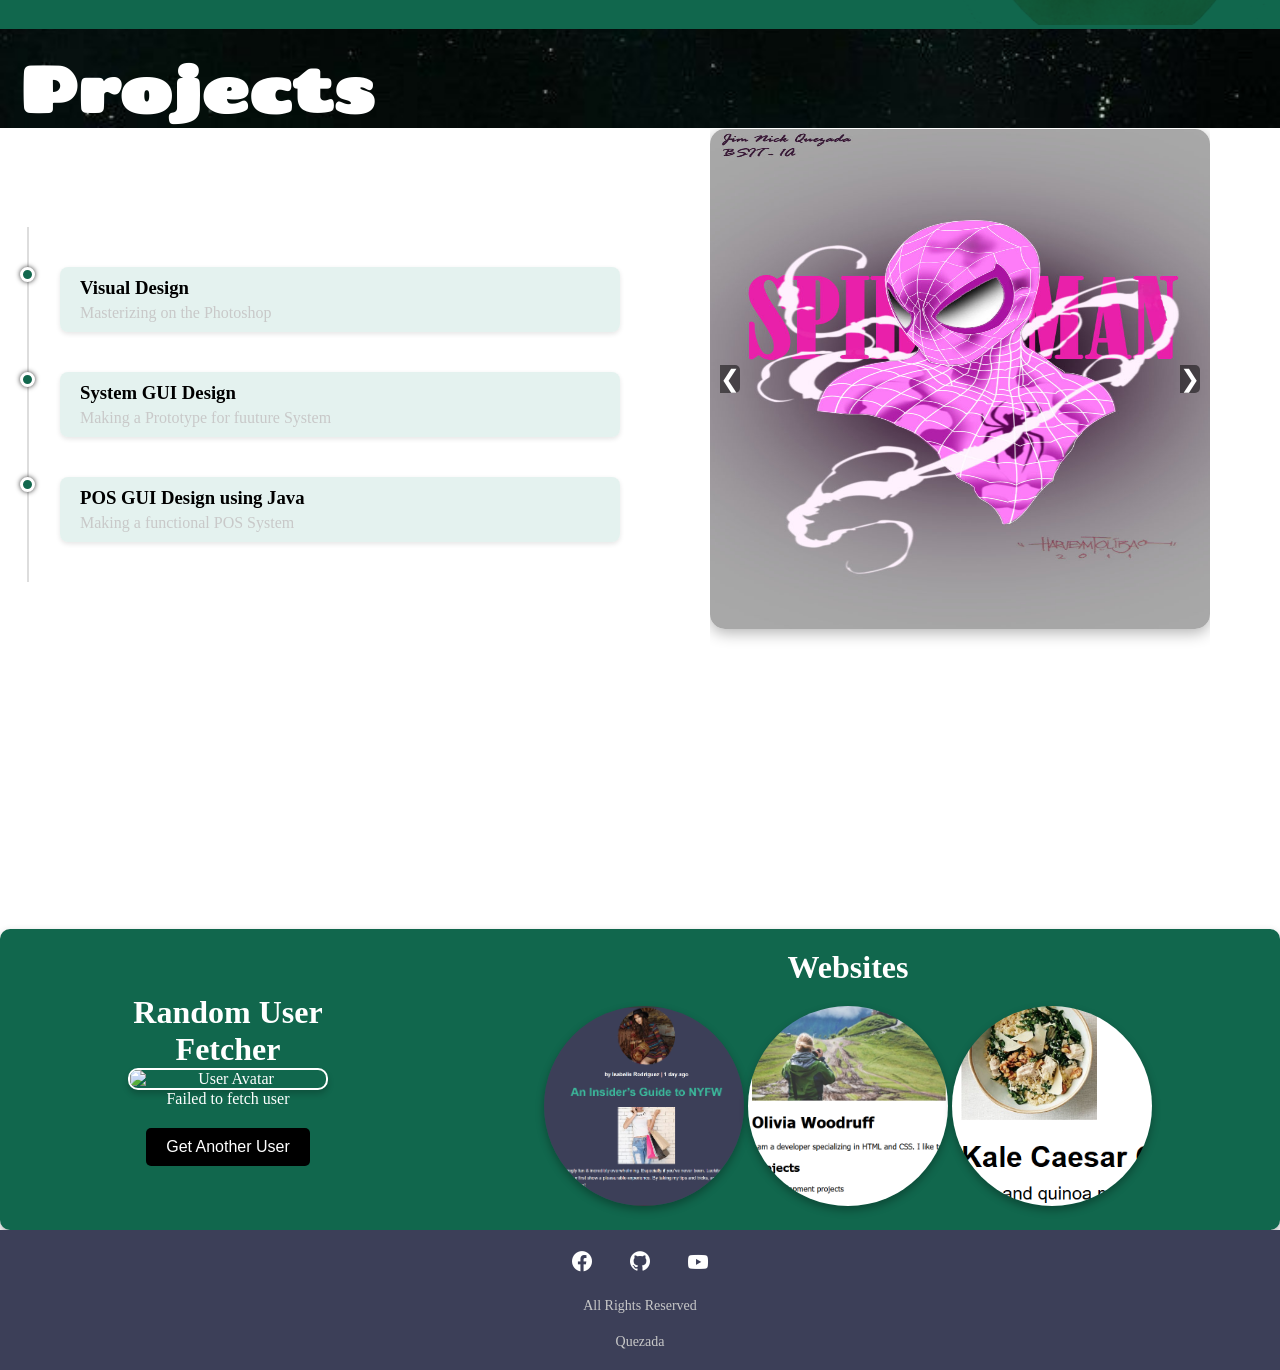
==== commit 613eb322: "Update index.html" ====
--- a/index.html
+++ b/index.html
@@ -10,7 +10,7 @@
 <body>
   <nav class="navbar-container">
       <div class="logo">
-        <img src="Assests/profile.jpg" alt="logo">
+        <img src="Assests/profile1.jpg" alt="logo">
         <h2>Nicky</h2>
       </div>
 
@@ -176,4 +176,4 @@
 
 <script src="Script/script.js"></script>
 </body>
-</html>+</html>
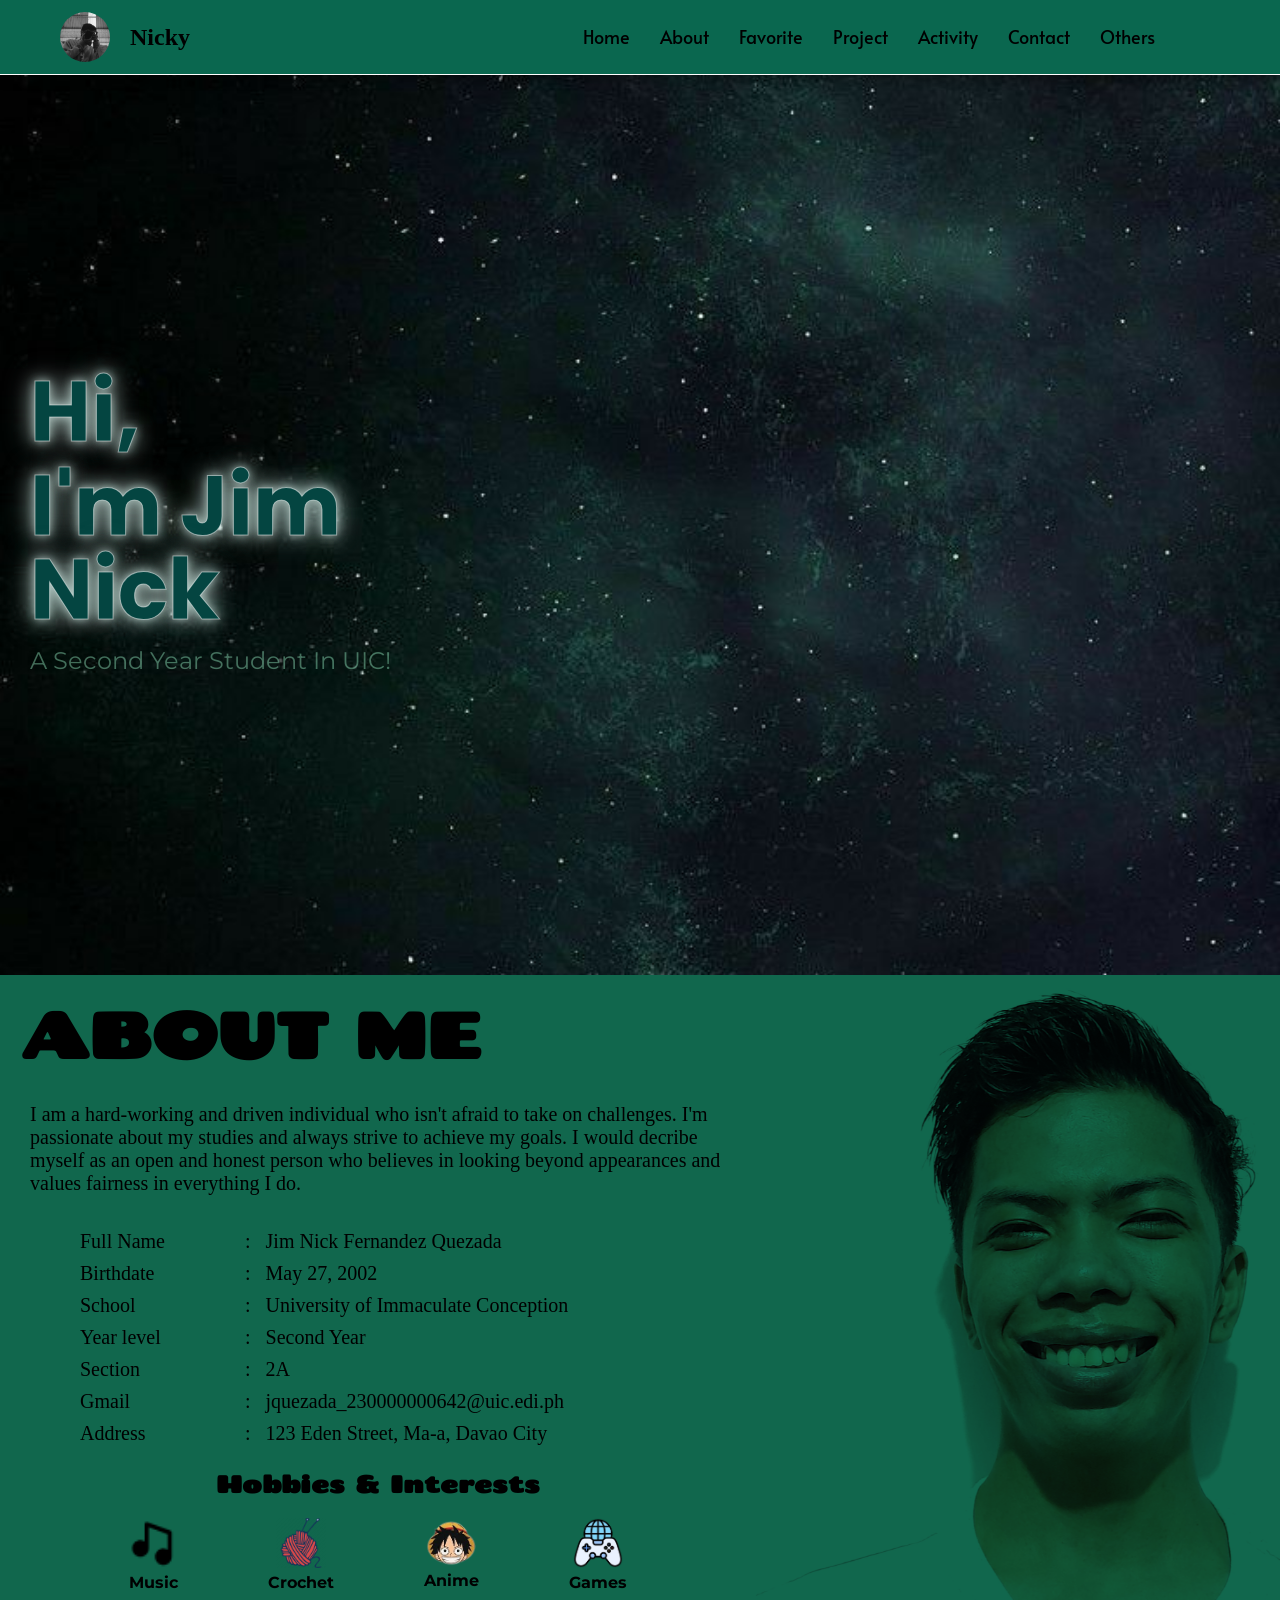
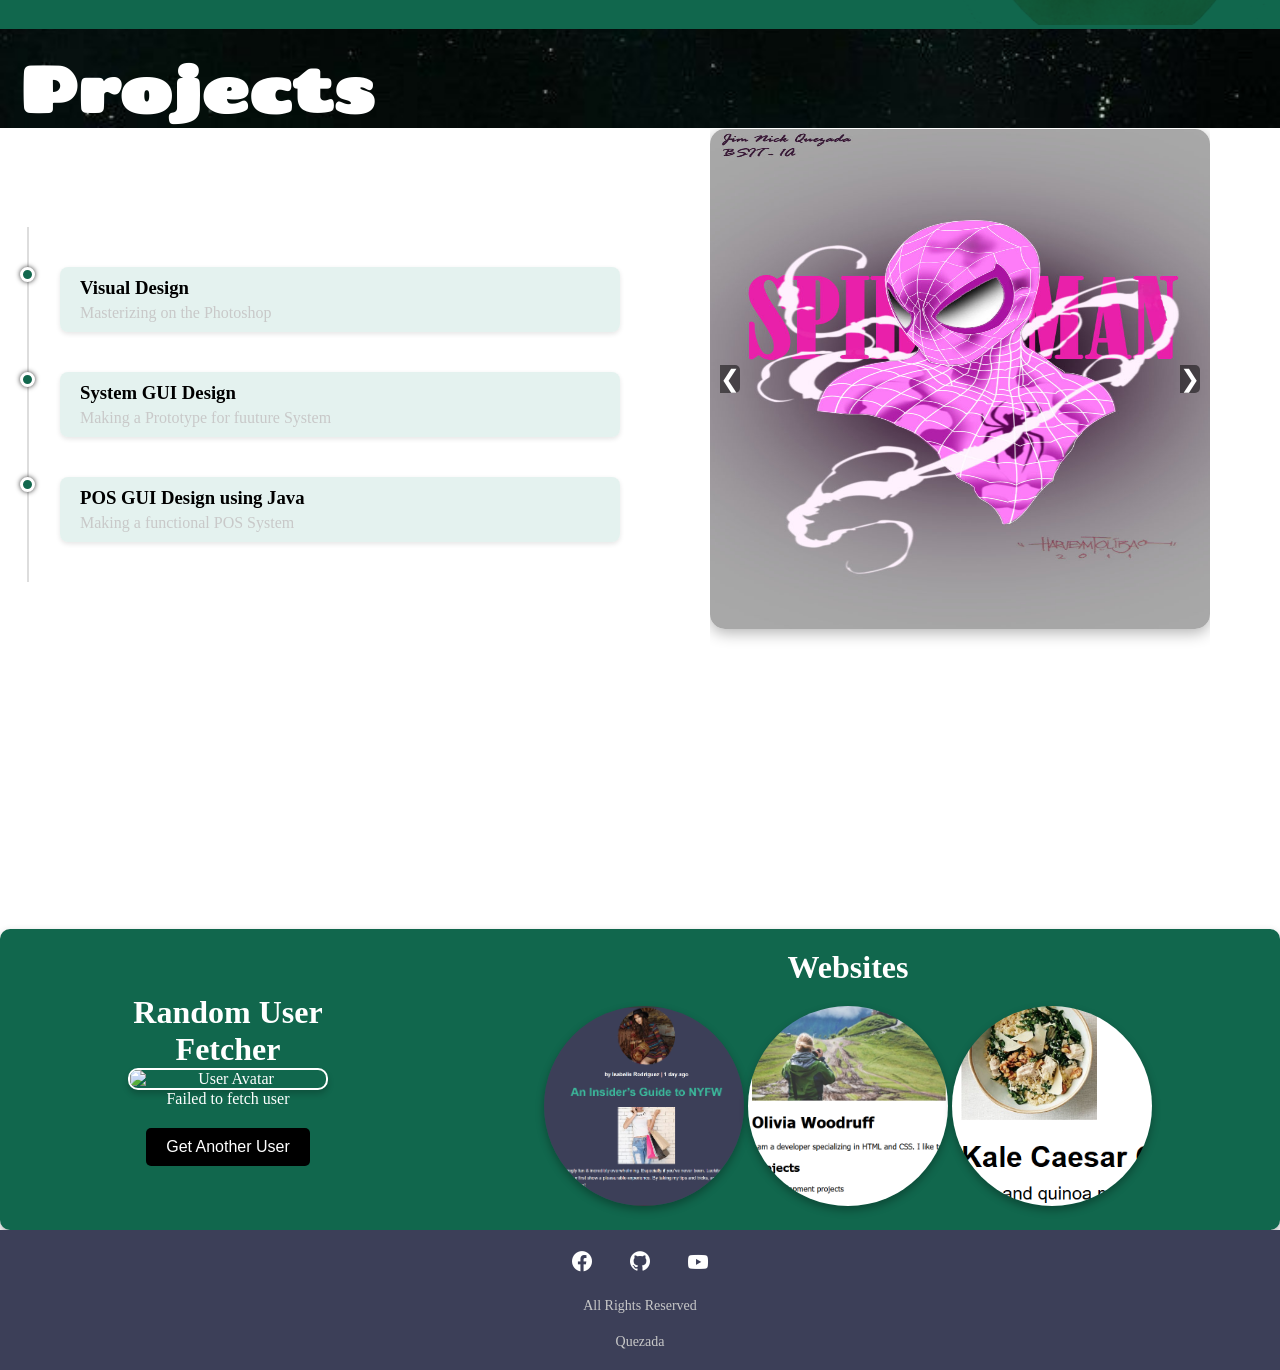
==== commit 7c3373d4: "Update index.html" ====
--- a/index.html
+++ b/index.html
@@ -10,7 +10,7 @@
 <body>
   <nav class="navbar-container">
       <div class="logo">
-        <img src="Assests/profile1.jpg" alt="logo">
+        <img src="Assests/profile.jpg" alt="logo">
         <h2>Nicky</h2>
       </div>
 
--- a/Style/style.css
+++ b/Style/style.css
@@ -682,4 +682,7 @@
     .project-img-container {
         margin: 0;
     }
-}+    .container4 {
+        height: auto;
+    }
+}
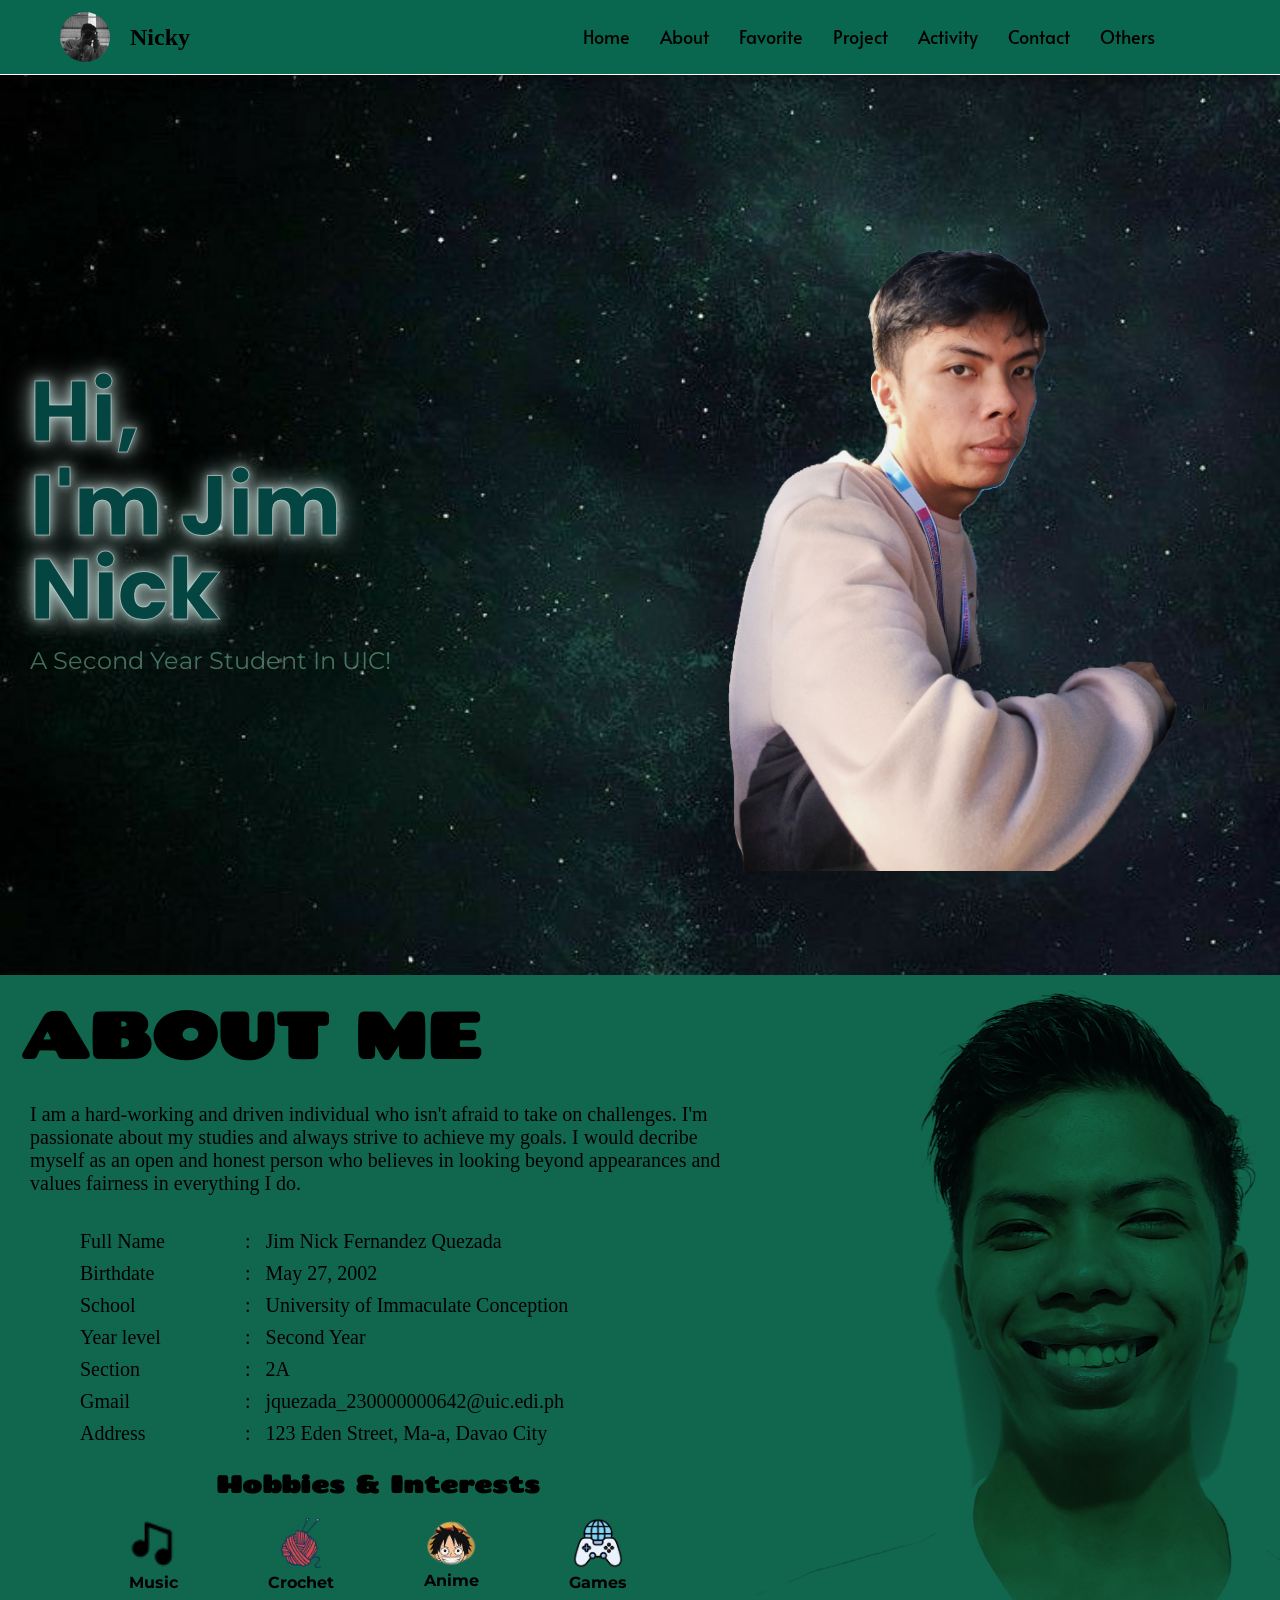
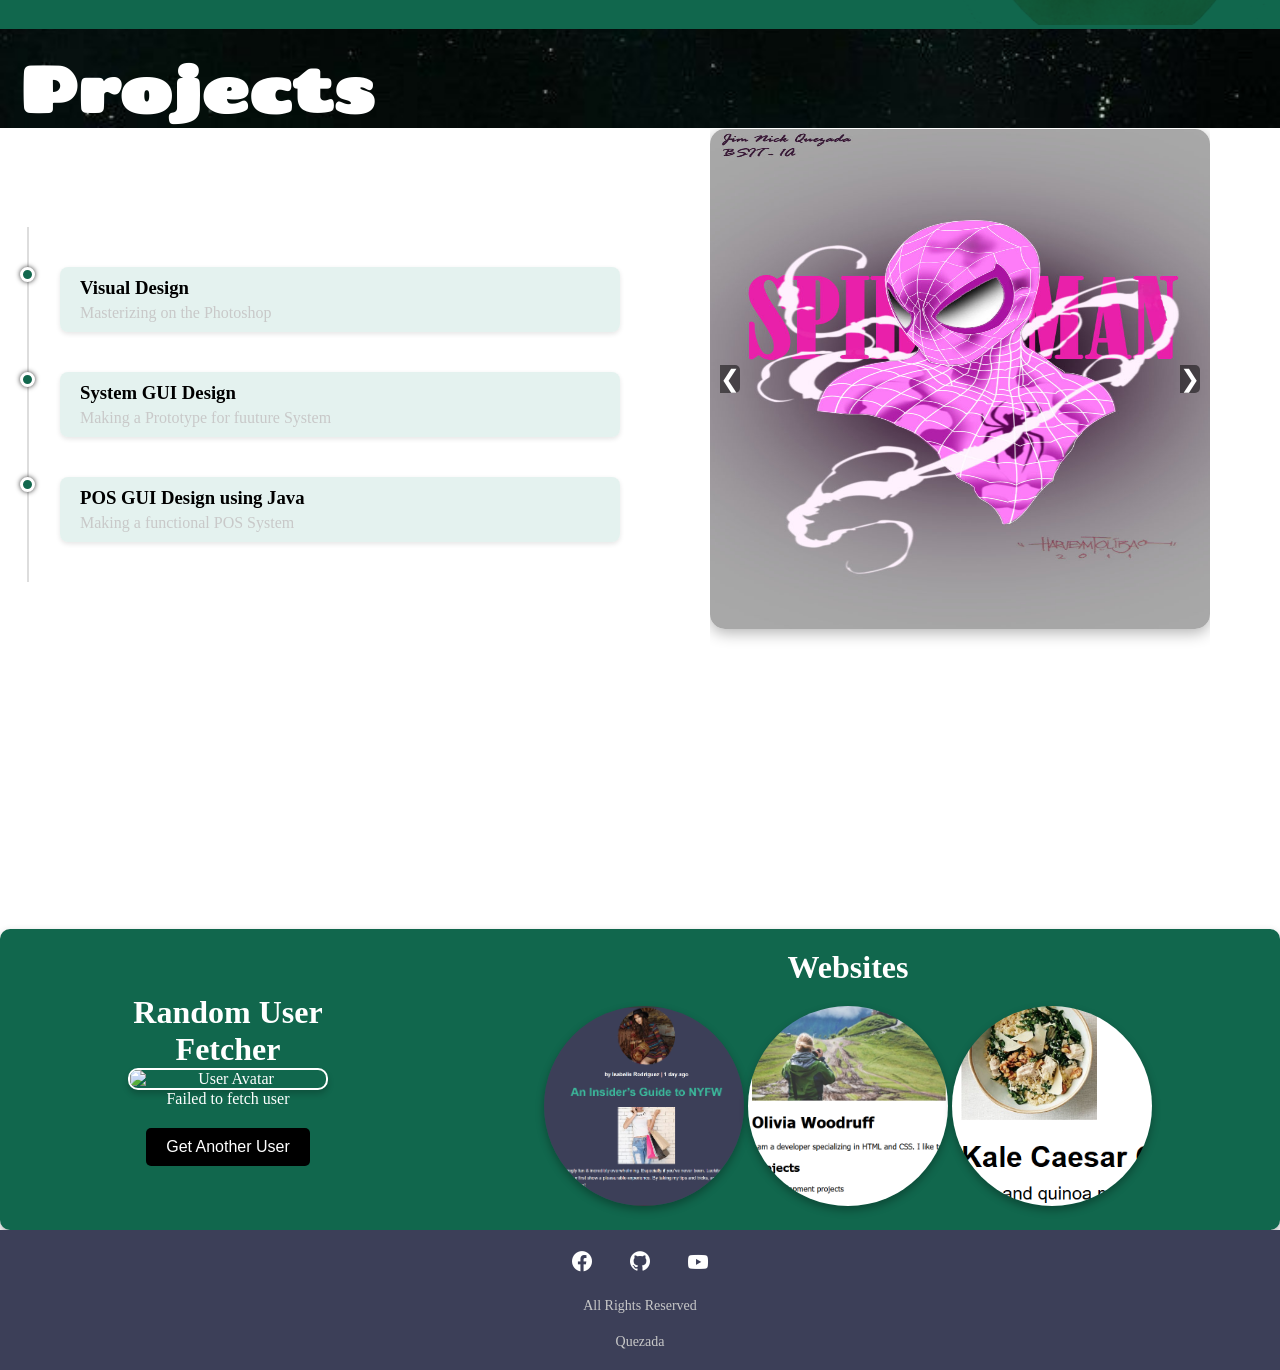
==== commit fe6a0e97: "Update index.html" ====
--- a/index.html
+++ b/index.html
@@ -41,7 +41,7 @@
             A Second Year Student In UIC!
         </p>
         </div>
-      <img src="Assests/profile1.png" alt="">
+      <img src="Assests/profile1.PNG" alt="">
     </div>
 
     <div class="container2">
